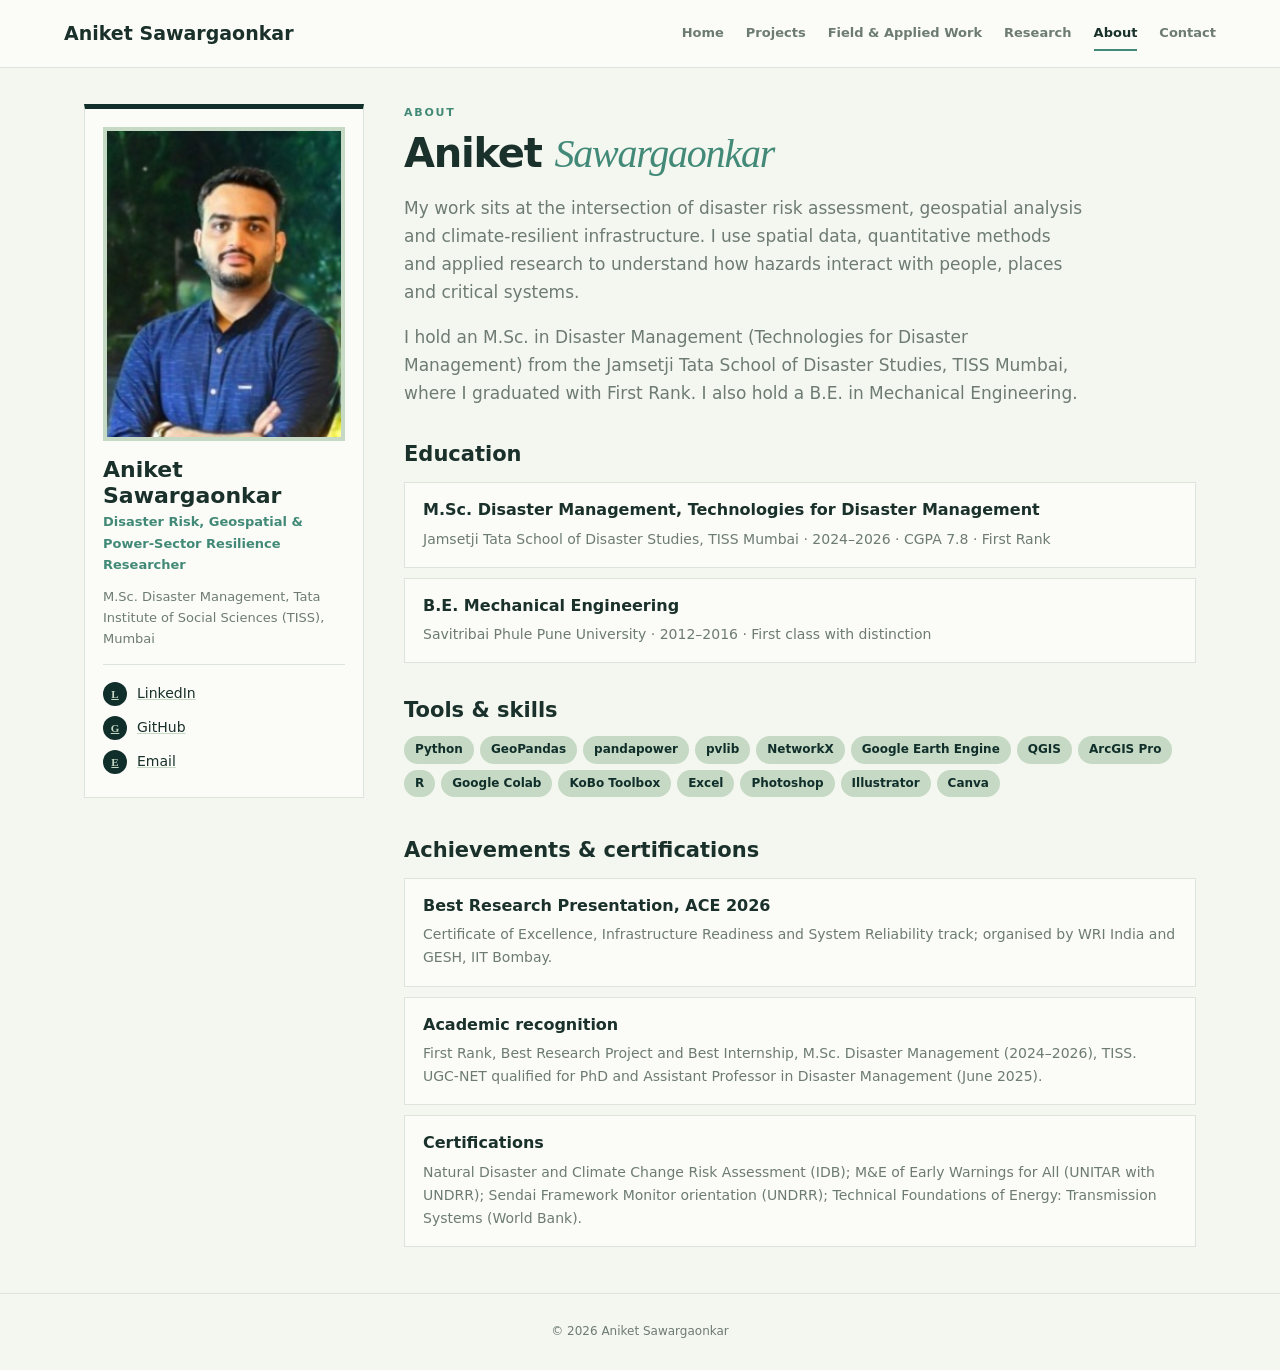
==== about.html @ 89b86b77 "Add files via upload" ====
<!doctype html><html lang="en"><head><meta charset="utf-8"><meta name="viewport" content="width=device-width,initial-scale=1"><title>Aniket Sawargaonkar</title><link rel="stylesheet" href="assets/style.css"></head><body data-page="about"><script src="data/site.js"></script><script src="assets/app.js"></script></body></html>
---- assets/style.css ----
:root{--bg:#f4f6f0;--paper:#fbfcf8;--ink:#1a302a;--muted:#6d7b73;--line:#dce4dc;--forest:#102f2b;--teal:#428a77;--mint:#c6d9c4}
@media(prefers-color-scheme:dark){:root{--bg:#101a18;--paper:#14221e;--ink:#edf2ec;--muted:#a9b8ae;--line:#33443b;--forest:#091c19;--teal:#82bca7;--mint:#38594b}}
*{box-sizing:border-box}body{margin:0;background:var(--bg);color:var(--ink);font:15px/1.65 Inter,system-ui,sans-serif}a{color:inherit;text-decoration:none}
.top{position:sticky;top:0;z-index:9;display:flex;justify-content:space-between;align-items:center;gap:16px;padding:0 5vw;height:68px;background:var(--paper);border-bottom:1px solid var(--line)}
.brand{font-weight:750;font-size:19px}.top nav{display:flex;gap:22px}.top nav a{font-size:13px;color:var(--muted);font-weight:600;padding:6px 0;border-bottom:2px solid transparent}.top nav a:hover,.top nav a.on{color:var(--ink);border-color:var(--teal)}#mb{display:none;background:none;border:0;font-size:22px;color:var(--ink)}
.lay{display:grid;grid-template-columns:280px 1fr;gap:40px;max-width:1240px;margin:auto;padding:36px 5vw}
.side{position:sticky;top:104px;align-self:start;background:var(--paper);border:1px solid var(--line);border-top:5px solid var(--forest);padding:18px}.side img{width:100%;display:block;border:4px solid var(--mint)}.side h2{margin:16px 0 2px;font-size:22px;line-height:1.2}.side .t{margin:0 0 10px;color:var(--teal);font-weight:650;font-size:13px}.side .a{margin:0 0 14px;color:var(--muted);font-size:13px}.side ul{list-style:none;margin:0;padding:12px 0 0;border-top:1px solid var(--line)}.side li a{display:flex;align-items:center;gap:10px;padding:5px 0;font-size:14px;text-decoration:underline;text-decoration-color:var(--mint)}.side i{width:24px;height:24px;border-radius:50%;background:var(--forest);color:var(--mint);display:grid;place-items:center;font:600 11px Georgia}
main h1{font-size:clamp(28px,4vw,40px);line-height:1.15;margin:0 0 10px;letter-spacing:-.03em}main h1 em{font-family:Georgia,serif;color:var(--teal);font-weight:400}main h2{margin:30px 0 8px;font-size:21px}main h2 em{font-family:Georgia,serif;color:var(--teal);font-weight:400}.lead{font-size:17px;color:var(--muted);max-width:680px}.eb{font-size:11px;letter-spacing:.16em;font-weight:800;color:var(--teal);margin:0 0 8px}
.grid{display:grid;grid-template-columns:repeat(auto-fill,minmax(250px,1fr));gap:20px;margin:22px 0}.card{background:var(--paper);border:1px solid var(--line);display:flex;flex-direction:column;transition:.2s}.card:hover{transform:translateY(-4px);box-shadow:0 12px 28px #0002;border-color:var(--teal)}.card img,.ph{width:100%;aspect-ratio:16/10;object-fit:cover}.ph{background:linear-gradient(135deg,var(--forest),var(--teal));color:#c6d9c4;padding:14px;display:flex;flex-direction:column;justify-content:space-between}.ph b{font:400 40px Georgia}.ph span{font-size:10px;letter-spacing:.14em;font-weight:700}.cb{padding:16px;display:flex;flex-direction:column;flex:1}.cb small{color:var(--teal);font-weight:700;font-size:10px;letter-spacing:.12em;text-transform:uppercase}.cb h3{margin:6px 0;font-size:17px;line-height:1.3}.cb p{margin:0 0 12px;color:var(--muted);font-size:13.5px;flex:1}.more{font-size:12px;font-weight:750;color:var(--teal)}
.ctl{display:flex;flex-wrap:wrap;gap:12px;margin-top:20px}.ctl input{flex:1;min-width:200px;padding:10px 14px;border:1px solid var(--line);background:var(--paper);color:var(--ink);font:inherit}.fl button,.btn{padding:9px 15px;border:1px solid var(--line);background:var(--paper);color:var(--ink);font:600 12px inherit;cursor:pointer}.fl button.on,.btn{background:var(--forest);color:#c6d9c4;border-color:var(--forest)}.btn{display:inline-block;margin-top:8px}
.meta{display:grid;grid-template-columns:repeat(auto-fit,minmax(150px,1fr));gap:1px;background:var(--line);border:1px solid var(--line);margin:22px 0}.meta div{background:var(--paper);padding:12px}.meta small{display:block;font-size:10px;letter-spacing:.12em;color:var(--teal);font-weight:800}.crumb{font-size:12px;color:var(--muted);margin-bottom:16px}.crumb a{text-decoration:underline}
.map{border:2px dashed var(--line);padding:30px;text-align:center;color:var(--muted);margin:10px 0;font-size:13px}.map img{max-width:100%}.tags span{display:inline-block;background:var(--mint);color:var(--forest);padding:4px 11px;margin:0 6px 6px 0;font-size:12px;font-weight:650;border-radius:20px}
.box{background:var(--paper);border:1px solid var(--line);padding:14px 18px;margin:10px 0}.box h3{margin:0 0 4px;font-size:16px}.box p{color:var(--muted);margin:2px 0;font-size:14px}
form{display:grid;gap:12px;max-width:560px;margin-top:18px}form input,form textarea{padding:11px 14px;border:1px solid var(--line);background:var(--paper);color:var(--ink);font:inherit}footer{text-align:center;padding:28px;color:var(--muted);font-size:12px;border-top:1px solid var(--line)}
@media(max-width:860px){.lay{grid-template-columns:1fr;gap:24px}.side{position:static;display:grid;grid-template-columns:110px 1fr;gap:4px 16px}.side img{grid-row:1/4}.side ul{grid-column:1/3}#mb{display:block}.top nav{display:none;position:absolute;top:68px;left:0;right:0;background:var(--paper);flex-direction:column;padding:12px 5vw;gap:10px;border-bottom:1px solid var(--line)}.top nav.open{display:flex}}
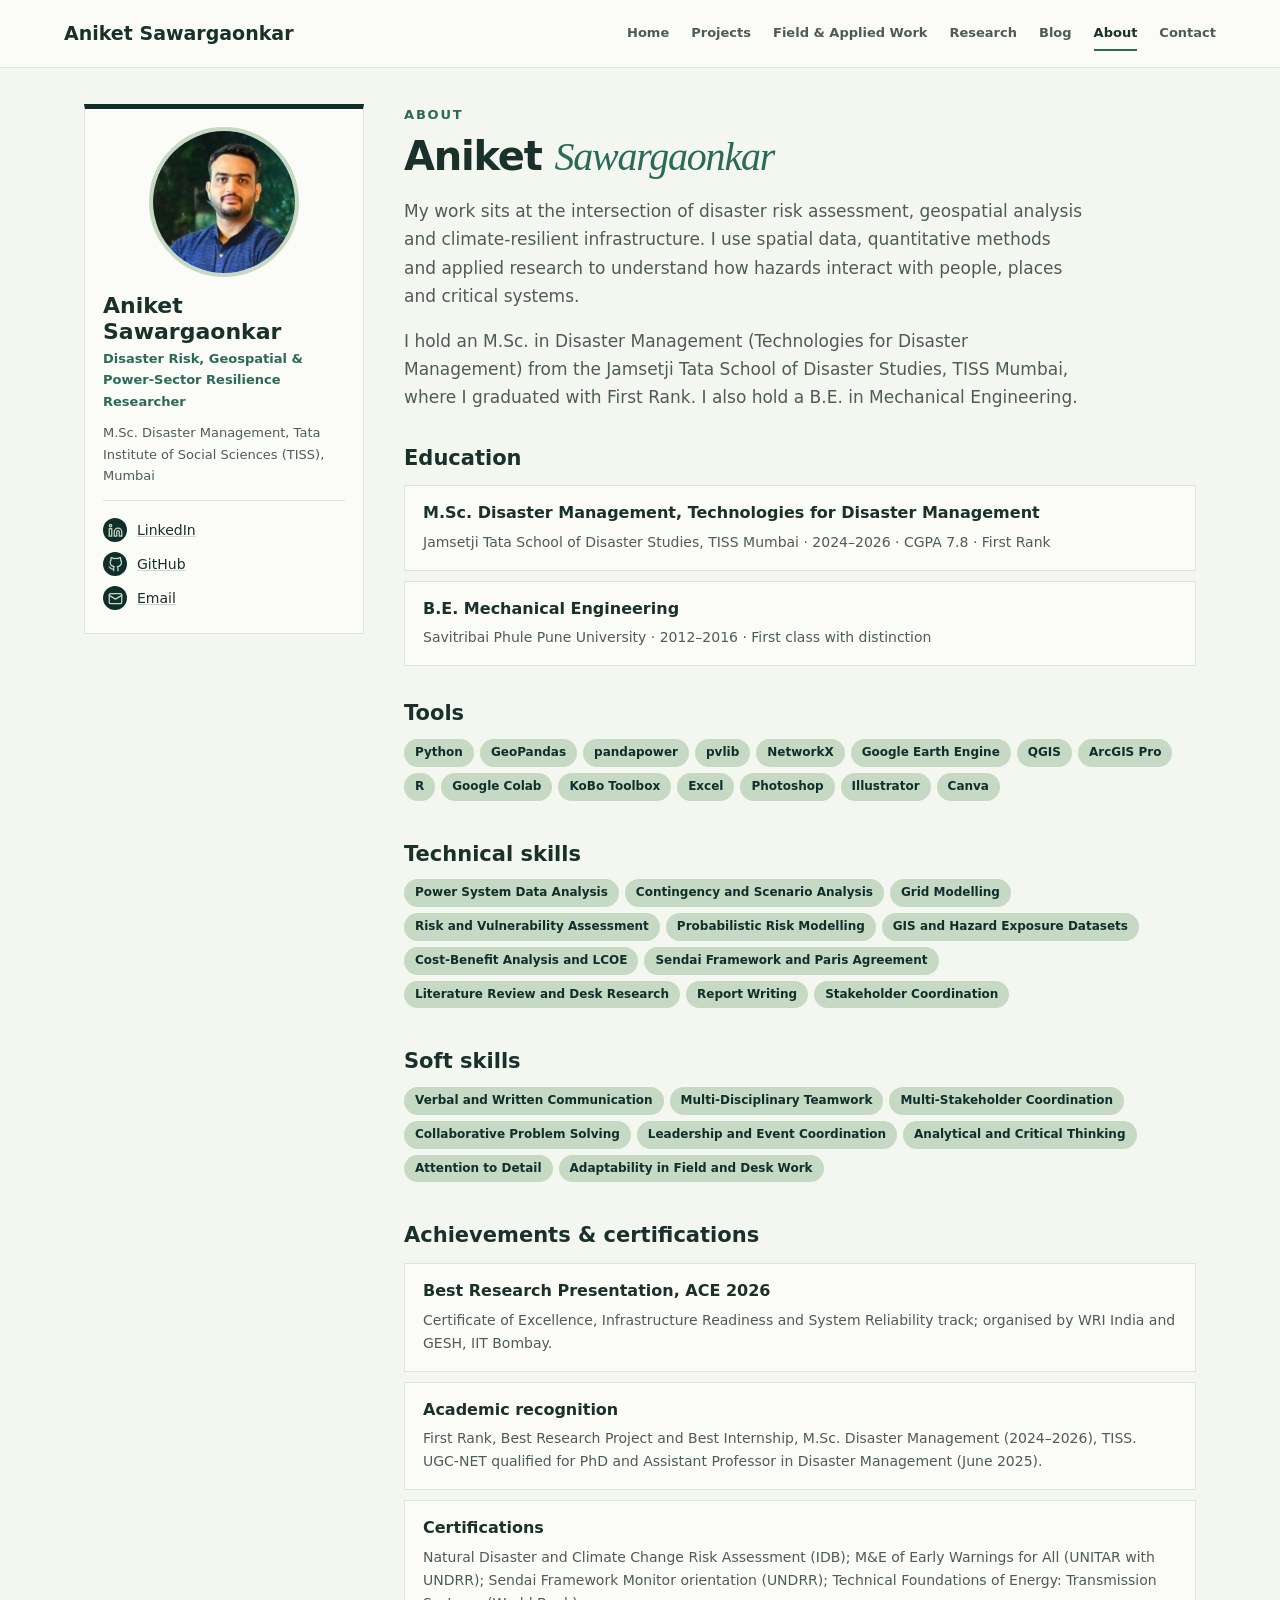
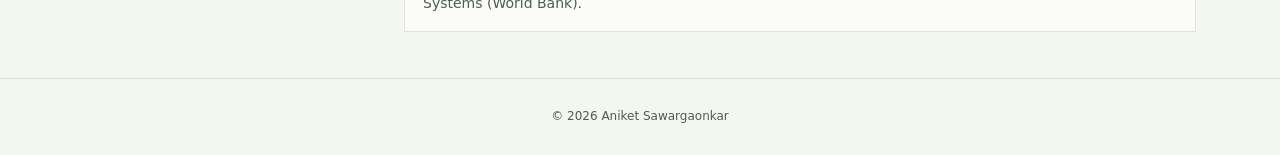
==== commit 2ca6fa28: "V6" ====
--- a/about.html
+++ b/about.html
@@ -1 +1 @@
-<!doctype html><html lang="en"><head><meta charset="utf-8"><meta name="viewport" content="width=device-width,initial-scale=1"><title>Aniket Sawargaonkar</title><link rel="stylesheet" href="assets/style.css"></head><body data-page="about"><script src="data/site.js"></script><script src="assets/app.js"></script></body></html>
+<!doctype html><html lang="en"><head><meta charset="utf-8"><meta name="viewport" content="width=device-width,initial-scale=1"><title>Aniket Sawargaonkar</title><link rel="icon" type="image/png" href="favicon.png?v=2"><link rel="stylesheet" href="assets/style.css"></head><body data-page="about"><script src="data/site.js"></script><script src="assets/app.js"></script></body></html>
--- a/assets/style.css
+++ b/assets/style.css
@@ -1,15 +1,24 @@
-:root{--bg:#f4f6f0;--paper:#fbfcf8;--ink:#1a302a;--muted:#6d7b73;--line:#dce4dc;--forest:#102f2b;--teal:#428a77;--mint:#c6d9c4}
-@media(prefers-color-scheme:dark){:root{--bg:#101a18;--paper:#14221e;--ink:#edf2ec;--muted:#a9b8ae;--line:#33443b;--forest:#091c19;--teal:#82bca7;--mint:#38594b}}
+:root{--bg:#f4f6f0;--paper:#fbfcf8;--ink:#1a302a;--muted:#4d5c54;--line:#dce4dc;--forest:#102f2b;--teal:#428a77;--tt:#2c6a58;--mint:#c6d9c4}
+@media(prefers-color-scheme:dark){:root{--bg:#101a18;--paper:#14221e;--ink:#edf2ec;--muted:#a9b8ae;--line:#33443b;--forest:#091c19;--teal:#82bca7;--tt:#82bca7;--mint:#38594b}}
 *{box-sizing:border-box}body{margin:0;background:var(--bg);color:var(--ink);font:15px/1.65 Inter,system-ui,sans-serif}a{color:inherit;text-decoration:none}
 .top{position:sticky;top:0;z-index:9;display:flex;justify-content:space-between;align-items:center;gap:16px;padding:0 5vw;height:68px;background:var(--paper);border-bottom:1px solid var(--line)}
-.brand{font-weight:750;font-size:19px}.top nav{display:flex;gap:22px}.top nav a{font-size:13px;color:var(--muted);font-weight:600;padding:6px 0;border-bottom:2px solid transparent}.top nav a:hover,.top nav a.on{color:var(--ink);border-color:var(--teal)}#mb{display:none;background:none;border:0;font-size:22px;color:var(--ink)}
+.brand{font-weight:750;font-size:19px}.top nav{display:flex;gap:22px}.top nav a{font-size:13px;color:var(--muted);font-weight:600;padding:6px 0;border-bottom:2px solid transparent}.top nav a:hover,.top nav a.on{color:var(--ink);border-color:var(--tt)}#mb{display:none;background:none;border:0;font-size:22px;color:var(--ink)}
 .lay{display:grid;grid-template-columns:280px 1fr;gap:40px;max-width:1240px;margin:auto;padding:36px 5vw}
-.side{position:sticky;top:104px;align-self:start;background:var(--paper);border:1px solid var(--line);border-top:5px solid var(--forest);padding:18px}.side img{width:100%;display:block;border:4px solid var(--mint)}.side h2{margin:16px 0 2px;font-size:22px;line-height:1.2}.side .t{margin:0 0 10px;color:var(--teal);font-weight:650;font-size:13px}.side .a{margin:0 0 14px;color:var(--muted);font-size:13px}.side ul{list-style:none;margin:0;padding:12px 0 0;border-top:1px solid var(--line)}.side li a{display:flex;align-items:center;gap:10px;padding:5px 0;font-size:14px;text-decoration:underline;text-decoration-color:var(--mint)}.side i{width:24px;height:24px;border-radius:50%;background:var(--forest);color:var(--mint);display:grid;place-items:center;font:600 11px Georgia}
-main h1{font-size:clamp(28px,4vw,40px);line-height:1.15;margin:0 0 10px;letter-spacing:-.03em}main h1 em{font-family:Georgia,serif;color:var(--teal);font-weight:400}main h2{margin:30px 0 8px;font-size:21px}main h2 em{font-family:Georgia,serif;color:var(--teal);font-weight:400}.lead{font-size:17px;color:var(--muted);max-width:680px}.eb{font-size:11px;letter-spacing:.16em;font-weight:800;color:var(--teal);margin:0 0 8px}
-.grid{display:grid;grid-template-columns:repeat(auto-fill,minmax(250px,1fr));gap:20px;margin:22px 0}.card{background:var(--paper);border:1px solid var(--line);display:flex;flex-direction:column;transition:.2s}.card:hover{transform:translateY(-4px);box-shadow:0 12px 28px #0002;border-color:var(--teal)}.card img,.ph{width:100%;aspect-ratio:16/10;object-fit:cover}.ph{background:linear-gradient(135deg,var(--forest),var(--teal));color:#c6d9c4;padding:14px;display:flex;flex-direction:column;justify-content:space-between}.ph b{font:400 40px Georgia}.ph span{font-size:10px;letter-spacing:.14em;font-weight:700}.cb{padding:16px;display:flex;flex-direction:column;flex:1}.cb small{color:var(--teal);font-weight:700;font-size:10px;letter-spacing:.12em;text-transform:uppercase}.cb h3{margin:6px 0;font-size:17px;line-height:1.3}.cb p{margin:0 0 12px;color:var(--muted);font-size:13.5px;flex:1}.more{font-size:12px;font-weight:750;color:var(--teal)}
+.side{position:sticky;top:104px;align-self:start;background:var(--paper);border:1px solid var(--line);border-top:5px solid var(--forest);padding:18px}.side img{width:150px;aspect-ratio:4/5;object-fit:cover;display:block;margin:0 auto;border:4px solid var(--mint)}.side h2{margin:16px 0 2px;font-size:22px;line-height:1.2}.side .t{margin:0 0 10px;color:var(--tt);font-weight:650;font-size:13px}.side .a{margin:0 0 14px;color:var(--muted);font-size:13px}.side ul{list-style:none;margin:0;padding:12px 0 0;border-top:1px solid var(--line)}.side li a{display:flex;align-items:center;gap:10px;padding:5px 0;font-size:14px;text-decoration:underline;text-decoration-color:var(--mint)}.side i{width:24px;height:24px;border-radius:50%;background:var(--forest);color:var(--mint);display:grid;place-items:center;font:600 11px Georgia}
+main h1{font-size:clamp(28px,4vw,40px);line-height:1.15;margin:0 0 10px;letter-spacing:-.03em}main h1 em{font-family:Georgia,serif;color:var(--tt);font-weight:400}main h2{margin:30px 0 8px;font-size:21px}main h2 em{font-family:Georgia,serif;color:var(--tt);font-weight:400}.lead{font-size:17px;color:var(--muted);max-width:680px}.eb{font-size:13px;letter-spacing:.14em;font-weight:800;color:var(--tt);margin:0 0 8px}
+.grid{display:grid;grid-template-columns:repeat(auto-fill,minmax(250px,1fr));gap:20px;margin:22px 0}.card{background:var(--paper);border:1px solid var(--line);display:flex;flex-direction:column;transition:.2s}.card:hover{transform:translateY(-4px);box-shadow:0 12px 28px #0002;border-color:var(--tt)}.card img,.ph{width:100%;aspect-ratio:16/10;object-fit:cover}.ph{background:linear-gradient(135deg,var(--forest),var(--teal));color:#c6d9c4;padding:14px;display:flex;flex-direction:column;justify-content:space-between}.ph b{font:400 40px Georgia}.ph span{font-size:10px;letter-spacing:.14em;font-weight:700}.cb{padding:16px;display:flex;flex-direction:column;flex:1}.cb small{color:var(--tt);font-weight:700;font-size:10px;letter-spacing:.12em;text-transform:uppercase}.cb h3{margin:6px 0;font-size:17px;line-height:1.3}.cb p{margin:0 0 12px;color:var(--muted);font-size:13.5px;flex:1}.more{font-size:12px;font-weight:750;color:var(--tt)}
 .ctl{display:flex;flex-wrap:wrap;gap:12px;margin-top:20px}.ctl input{flex:1;min-width:200px;padding:10px 14px;border:1px solid var(--line);background:var(--paper);color:var(--ink);font:inherit}.fl button,.btn{padding:9px 15px;border:1px solid var(--line);background:var(--paper);color:var(--ink);font:600 12px inherit;cursor:pointer}.fl button.on,.btn{background:var(--forest);color:#c6d9c4;border-color:var(--forest)}.btn{display:inline-block;margin-top:8px}
-.meta{display:grid;grid-template-columns:repeat(auto-fit,minmax(150px,1fr));gap:1px;background:var(--line);border:1px solid var(--line);margin:22px 0}.meta div{background:var(--paper);padding:12px}.meta small{display:block;font-size:10px;letter-spacing:.12em;color:var(--teal);font-weight:800}.crumb{font-size:12px;color:var(--muted);margin-bottom:16px}.crumb a{text-decoration:underline}
+.meta{display:grid;grid-template-columns:repeat(auto-fit,minmax(150px,1fr));gap:1px;background:var(--line);border:1px solid var(--line);margin:22px 0}.meta div{background:var(--paper);padding:12px}.meta small{display:block;font-size:10px;letter-spacing:.12em;color:var(--tt);font-weight:800}.crumb{font-size:12px;color:var(--muted);margin-bottom:16px}.crumb a{text-decoration:underline}
 .map{border:2px dashed var(--line);padding:30px;text-align:center;color:var(--muted);margin:10px 0;font-size:13px}.map img{max-width:100%}.tags span{display:inline-block;background:var(--mint);color:var(--forest);padding:4px 11px;margin:0 6px 6px 0;font-size:12px;font-weight:650;border-radius:20px}
 .box{background:var(--paper);border:1px solid var(--line);padding:14px 18px;margin:10px 0}.box h3{margin:0 0 4px;font-size:16px}.box p{color:var(--muted);margin:2px 0;font-size:14px}
 form{display:grid;gap:12px;max-width:560px;margin-top:18px}form input,form textarea{padding:11px 14px;border:1px solid var(--line);background:var(--paper);color:var(--ink);font:inherit}footer{text-align:center;padding:28px;color:var(--muted);font-size:12px;border-top:1px solid var(--line)}
-@media(max-width:860px){.lay{grid-template-columns:1fr;gap:24px}.side{position:static;display:grid;grid-template-columns:110px 1fr;gap:4px 16px}.side img{grid-row:1/4}.side ul{grid-column:1/3}#mb{display:block}.top nav{display:none;position:absolute;top:68px;left:0;right:0;background:var(--paper);flex-direction:column;padding:12px 5vw;gap:10px;border-bottom:1px solid var(--line)}.top nav.open{display:flex}}
+@media(max-width:860px){.lay{grid-template-columns:1fr;gap:24px}.side{position:static;display:grid;grid-template-columns:110px 1fr;gap:4px 16px}.side img{grid-row:1/4;width:100%}.side ul{grid-column:1/3}#mb{display:block}.top nav{display:none;position:absolute;top:68px;left:0;right:0;background:var(--paper);flex-direction:column;padding:12px 5vw;gap:10px;border-bottom:1px solid var(--line)}.top nav.open{display:flex}}
+.hi{font-size:17px;letter-spacing:.14em;margin-bottom:12px}.side i svg{display:block}.cb small,.meta small{font-size:11px}details.box summary{cursor:pointer;font-weight:650;font-size:15px;list-style:none}details.box summary::after{content:'+';float:right;color:var(--tt);font-size:20px;line-height:1}details[open].box summary::after{content:'−'}details.box p{margin:10px 0}details.box:hover{border-color:var(--teal)}
+.side img{width:150px;height:150px;aspect-ratio:1;border-radius:50%;object-position:center 20%}
+@media(max-width:860px){.side img{width:100px;height:100px}}
+.im{position:relative}.im img{display:block}.ov{position:absolute;left:12px;bottom:12px;background:rgba(16,47,43,.88);color:#fff;font:700 11px/1 Inter,system-ui,sans-serif;letter-spacing:.14em;text-transform:uppercase;padding:7px 10px;border-radius:3px}
+.side img{width:150px;height:150px;aspect-ratio:1;border-radius:50%;object-position:center 20%}
+@media(max-width:860px){.side img{width:100px;height:100px}}
+.im{position:relative}.im img{display:block}.ov{position:absolute;left:12px;bottom:12px;background:rgba(16,47,43,.88);color:#fff;font:700 11px/1 Inter,system-ui,sans-serif;letter-spacing:.14em;text-transform:uppercase;padding:7px 10px;border-radius:3px}
+a.box{display:block}a.box:hover{border-color:var(--tt);transform:translateY(-2px)}.rw p{margin:2px 0 8px}
+.si{max-width:100%;display:block;margin:10px 0 14px;border:1px solid var(--line)}
